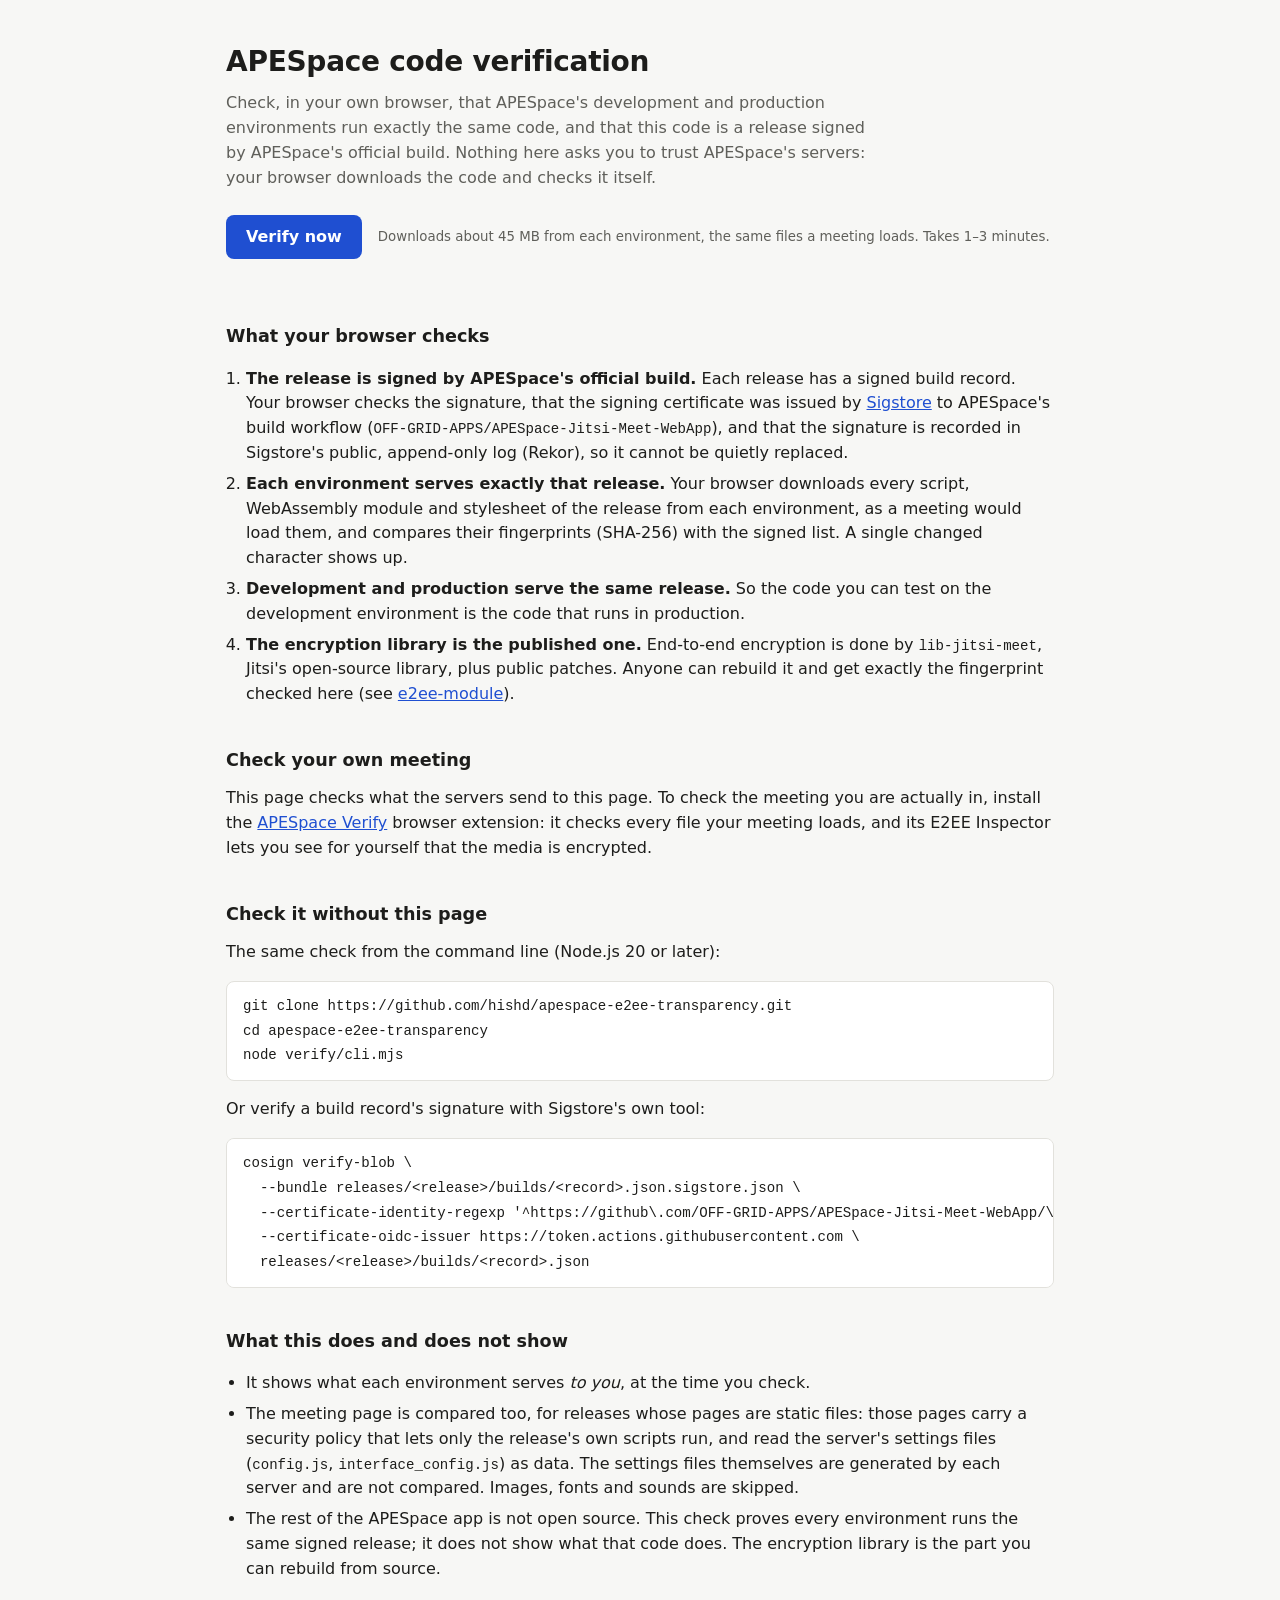
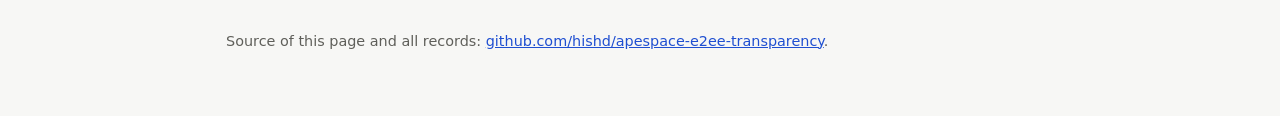
==== index.html @ bf779b75 "Review of published security claims (OPS-04) docs/claims-review.md: every security claim in the cust" ====
<!doctype html>
<html lang="en">
<head>
<meta charset="utf-8">
<meta name="viewport" content="width=device-width, initial-scale=1">
<title>APESpace Code Verification</title>
<meta name="description" content="Check, in your own browser, that APESpace's development and production environments run the same signed release.">
<style>
  :root {
    --bg: #f7f7f5; --surface: #ffffff; --text: #1d1d1b; --muted: #5f5f5a; --line: #e2e1dc;
    --ok: #1a7f4b; --ok-bg: #e7f4ec; --bad: #b42318; --bad-bg: #fdecea; --accent: #1f4fd1; --on-accent: #ffffff;
  }
  @media (prefers-color-scheme: dark) {
    :root {
      --bg: #141413; --surface: #1d1d1b; --text: #ecebe6; --muted: #a3a29b; --line: #34332f;
      --ok: #4cc38a; --ok-bg: #16301f; --bad: #f97066; --bad-bg: #3a1714; --accent: #7aa2ff; --on-accent: #0b1a3d;
    }
  }
  * { box-sizing: border-box; }
  body { margin: 0; background: var(--bg); color: var(--text); font: 16px/1.55 system-ui, -apple-system, "Segoe UI", sans-serif; }
  main { max-width: 860px; margin: 0 auto; padding: 40px 16px 64px; }
  h1 { font-size: 1.75rem; margin: 0 0 8px; letter-spacing: -0.01em; }
  h2 { font-size: 1.1rem; margin: 40px 0 12px; }
  p { margin: 0 0 12px; }
  .lead { color: var(--muted); max-width: 640px; }
  code, .mono { font-family: ui-monospace, SFMono-Regular, Menlo, monospace; font-size: 0.88em; overflow-wrap: anywhere; }
  a { color: var(--accent); }
  button {
    font: inherit; font-weight: 600; padding: 10px 20px; border-radius: 8px; border: 0; cursor: pointer;
    background: var(--accent); color: var(--on-accent);
  }
  button:disabled { opacity: 0.6; cursor: default; }
  .actions { display: flex; align-items: center; gap: 16px; flex-wrap: wrap; margin: 24px 0; }
  .actions small { color: var(--muted); }
  .verdict { border-radius: 10px; padding: 16px 20px; font-weight: 600; margin: 24px 0; display: none; }
  .verdict.ok { display: block; background: var(--ok-bg); color: var(--ok); }
  .verdict.bad { display: block; background: var(--bad-bg); color: var(--bad); }
  .envs { display: grid; gap: 16px; }
  .env { background: var(--surface); border: 1px solid var(--line); border-radius: 10px; padding: 18px 20px; }
  .env header { display: flex; justify-content: space-between; gap: 12px; flex-wrap: wrap; align-items: baseline; }
  .env h3 { margin: 0; font-size: 1.05rem; }
  .env .origin { color: var(--muted); font-size: 0.9rem; }
  .bar { height: 6px; background: var(--line); border-radius: 3px; overflow: hidden; margin: 12px 0 4px; }
  .bar span { display: block; height: 100%; width: 0; background: var(--accent); transition: width 0.2s; }
  ul.checks { list-style: none; padding: 0; margin: 12px 0 0; }
  ul.checks li { padding: 4px 0 4px 28px; position: relative; }
  ul.checks li::before { position: absolute; left: 4px; font-weight: 700; }
  ul.checks li.ok::before { content: "✓"; color: var(--ok); }
  ul.checks li.bad::before { content: "✗"; color: var(--bad); }
  ul.checks li.info::before { content: "·"; color: var(--muted); }
  .status { font-size: 0.9rem; color: var(--muted); }
  ol, ul.plain { padding-left: 20px; }
  ol li, ul.plain li { margin-bottom: 6px; }
  pre { background: var(--surface); border: 1px solid var(--line); border-radius: 8px; padding: 12px 16px; overflow-x: auto; }
  footer { margin-top: 48px; color: var(--muted); font-size: 0.9rem; }
</style>
</head>
<body>
<main>
  <h1>APESpace code verification</h1>
  <p class="lead">Check, in your own browser, that APESpace's development and production environments run
  exactly the same code, and that this code is a release signed by APESpace's official build.
  Nothing here asks you to trust APESpace's servers: your browser downloads the code and checks it itself.</p>

  <section id="mine" class="env" hidden>
    <header><h3>The meeting you came from</h3><span class="origin mono" id="mine-app"></span></header>
    <div class="status">Looking up its release…</div>
    <ul class="checks"></ul>
    <p><small>Your meeting showed these fingerprints and linked here. Code altered by a server could also show genuine
      fingerprints, so this confirms which release they belong to, not what your browser actually ran. For that, use the
      APESpace Verify extension (below).</small></p>
  </section>

  <div class="actions">
    <button id="run">Verify now</button>
    <small>Downloads about 45&nbsp;MB from each environment, the same files a meeting loads. Takes 1&ndash;3 minutes.</small>
  </div>

  <div id="verdict" class="verdict" role="status" aria-live="polite"></div>
  <div id="envs" class="envs"></div>

  <h2>What your browser checks</h2>
  <ol>
    <li><strong>The release is signed by APESpace's official build.</strong> Each release has a signed build record.
      Your browser checks the signature, that the signing certificate was issued by
      <a href="https://www.sigstore.dev/">Sigstore</a> to APESpace's build workflow
      (<code>OFF-GRID-APPS/APESpace-Jitsi-Meet-WebApp</code>), and that the signature is recorded in Sigstore's public,
      append-only log (Rekor), so it cannot be quietly replaced.</li>
    <li><strong>Each environment serves exactly that release.</strong> Your browser downloads every script,
      WebAssembly module and stylesheet of the release from each environment, as a meeting would load them,
      and compares their fingerprints (SHA-256) with the signed list. A single changed character shows up.</li>
    <li><strong>Development and production serve the same release.</strong> So the code you can test on the
      development environment is the code that runs in production.</li>
    <li><strong>The encryption library is the published one.</strong> End-to-end encryption is done by
      <code>lib-jitsi-meet</code>, Jitsi's open-source library, plus public patches. Anyone can rebuild it
      and get exactly the fingerprint checked here (see <a href="https://github.com/hishd/apespace-e2ee-transparency/tree/main/e2ee-module">e2ee-module</a>).</li>
  </ol>

  <h2>Check your own meeting</h2>
  <p>This page checks what the servers send to this page. To check the meeting you are actually in, install the
    <a href="https://github.com/hishd/apespace-e2ee-transparency/tree/main/extension">APESpace Verify</a> browser extension:
    it checks every file your meeting loads, and its E2EE Inspector lets you see for yourself that the media is encrypted.</p>

  <h2>Check it without this page</h2>
  <p>The same check from the command line (Node.js 20 or later):</p>
  <pre><code>git clone https://github.com/hishd/apespace-e2ee-transparency.git
cd apespace-e2ee-transparency
node verify/cli.mjs</code></pre>
  <p>Or verify a build record's signature with Sigstore's own tool:</p>
  <pre><code>cosign verify-blob \
  --bundle releases/&lt;release&gt;/builds/&lt;record&gt;.json.sigstore.json \
  --certificate-identity-regexp '^https://github\.com/OFF-GRID-APPS/APESpace-Jitsi-Meet-WebApp/\.github/workflows/build-docker-image\.yml@refs/heads/(develop|main|master)$' \
  --certificate-oidc-issuer https://token.actions.githubusercontent.com \
  releases/&lt;release&gt;/builds/&lt;record&gt;.json</code></pre>

  <h2>What this does and does not show</h2>
  <ul class="plain">
    <li>It shows what each environment serves <em>to you</em>, at the time you check.</li>
    <li>The meeting page is compared too, for releases whose pages are static files: those pages carry a
      security policy that lets only the release's own scripts run, and read the server's settings files
      (<code>config.js</code>, <code>interface_config.js</code>) as data. The settings files themselves are
      generated by each server and are not compared. Images, fonts and sounds are skipped.</li>
    <li>The rest of the APESpace app is not open source. This check proves every environment runs the same
      signed release; it does not show what that code does. The encryption library is the part you can
      rebuild from source.</li>
  </ul>

  <footer>
    Source of this page and all records: <a href="https://github.com/hishd/apespace-e2ee-transparency">github.com/hishd/apespace-e2ee-transparency</a>.
  </footer>
</main>

<script type="module">
  import { checkAll } from './verify/check.js';
  import { releaseLoader } from './extension/lib/releases.js';

  const $ = sel => document.querySelector(sel);
  const el = (tag, attrs = {}, text) => Object.assign(document.createElement(tag), attrs, text === undefined ? {} : { textContent: text });
  const short = id => `${id.slice(0, 16)}…`;
  const config = await (await fetch('extension/config.json', { cache: 'no-store' })).json();
  const cards = {};

  for (const env of config.environments) {
    const card = el('section', { className: 'env' });
    const header = el('header');

    header.append(el('h3', {}, env.name), el('span', { className: 'origin mono' }, env.origin));
    card.append(header, el('div', { className: 'bar' }), el('div', { className: 'status' }, 'Not checked yet'),
      el('ul', { className: 'checks' }));
    card.querySelector('.bar').append(el('span'));
    $('#envs').append(card);
    cards[env.name] = card;
  }

  const item = (list, cls, text, link) => {
    const li = el('li', { className: cls }, text);

    if (link) {
      li.append(' (', el('a', { href: link.href, target: '_blank', rel: 'noopener' }, link.text), ')');
    }
    list.append(li);
  };

  // Opened from a meeting's security dialog: ?app=<sha256 of app.bundle.min.js>&lib=<sha256 of lib-jitsi-meet.min.js>.
  const params = new URLSearchParams(location.search);
  const hex = v => (/^[0-9a-f]{64}$/.test(v ?? '') ? v : null);
  const [ appHash, libHash ] = [ hex(params.get('app')), hex(params.get('lib')) ];

  if (appHash) {
    const box = $('#mine');
    const list = box.querySelector('.checks');

    box.hidden = false;
    $('#mine-app').textContent = `app ${short(appHash)}`;
    (async () => {
      try {
        const release = await releaseLoader(config).find('/libs/app.bundle.min.js', appHash);

        if (!release) {
          box.querySelector('.status').textContent = 'Not found';
          item(list, 'bad', 'This app fingerprint is not in any published release');

          return;
        }
        box.querySelector('.status').textContent = `Release ${release.id}`;
        for (const b of release.builds) {
          b.verified
            ? item(list, 'ok', `Signed by the official build: ${b.source.branch} @ ${b.source.commit.slice(0, 7)}, ${new Date(b.builtAt).toLocaleString()}`,
              { href: `https://search.sigstore.dev/?logIndex=${b.logIndex}`, text: `public log #${b.logIndex}` })
            : item(list, 'bad', `A build record does not verify: ${b.error}`);
        }
        if (libHash) {
          const inRelease = release.files['/libs/lib-jitsi-meet.min.js']?.sha256 === libHash;
          const published = config.encryptionLibrary.files['/libs/lib-jitsi-meet.min.js'] === libHash;

          inRelease
            ? item(list, 'ok', `The encryption library fingerprint is this release's${published ? ', and the published, rebuildable build' : ''}`)
            : item(list, 'bad', 'The encryption library fingerprint is not this release\'s');
        }
      } catch (e) {
        box.querySelector('.status').textContent = 'Could not look it up';
        item(list, 'bad', e.message);
      }
    })();
  }

  $('#run').addEventListener('click', async () => {
    $('#run').disabled = true;
    $('#verdict').className = 'verdict';
    for (const card of Object.values(cards)) {
      card.querySelector('.checks').replaceChildren();
      card.querySelector('.bar span').style.width = '0';
      card.querySelector('.status').textContent = 'Waiting…';
    }

    try {
      const { results, allVerified, sameRelease } = await checkAll(config, (env, done, total) => {
        cards[env.name].querySelector('.bar span').style.width = `${(100 * done / total).toFixed(1)}%`;
        cards[env.name].querySelector('.status').textContent = `Comparing files: ${done} of ${total}`;
      });

      for (const r of results) {
        const card = cards[r.name];
        const list = card.querySelector('.checks');

        card.querySelector('.bar span').style.width = '100%';
        if (!r.release) {
          card.querySelector('.status').textContent = 'Checked';
          item(list, 'bad', 'Serves an app that is not in any published release');
          continue;
        }
        card.querySelector('.status').textContent = `Release ${r.release.id}`;
        for (const b of r.release.builds) {
          b.verified
            ? item(list, 'ok', `Signed by the official build: ${b.source.branch} @ ${b.source.commit.slice(0, 7)}, ${new Date(b.builtAt).toLocaleString()}`,
              { href: `https://search.sigstore.dev/?logIndex=${b.logIndex}`, text: `public log #${b.logIndex}` })
            : item(list, 'bad', `A build record does not verify: ${b.error}`);
        }
        r.mismatches.length
          ? item(list, 'bad', `${r.mismatches.length} of ${r.compared} files differ from the signed release: ${r.mismatches.slice(0, 5).join(', ')}`)
          : item(list, 'ok', `${r.identical} of ${r.compared} files are identical to the signed release`);
        r.unreadable.length && item(list, 'info', `${r.unreadable.join(', ')}: this server does not let other sites read ${r.unreadable.length === 1 ? 'this file' : 'these files'}, so your browser could not check ${r.unreadable.length === 1 ? 'it' : 'them'}. The command-line check below covers ${r.unreadable.length === 1 ? 'it' : 'them'}.`);
        r.encryptionLibrary
          ? item(list, 'ok', `Encryption code is the published, rebuildable build: the library, its worker, the key vault and Olm (${r.encryptionLibraryFiles} files)`)
          : item(list, 'bad', 'Encryption code differs from the published build');
      }

      $('#verdict').className = `verdict ${sameRelease ? 'ok' : 'bad'}`;
      $('#verdict').textContent = sameRelease
        ? `✓ Verified: development and production run the same signed release (${short(results[0].release.id)}).`
        : allVerified ? '✗ The environments run different releases.' : '✗ Verification failed. See the details below.';
    } catch (e) {
      $('#verdict').className = 'verdict bad';
      $('#verdict').textContent = `✗ Could not complete the check: ${e.message}`;
    }
    $('#run').disabled = false;
  });
</script>
</body>
</html>
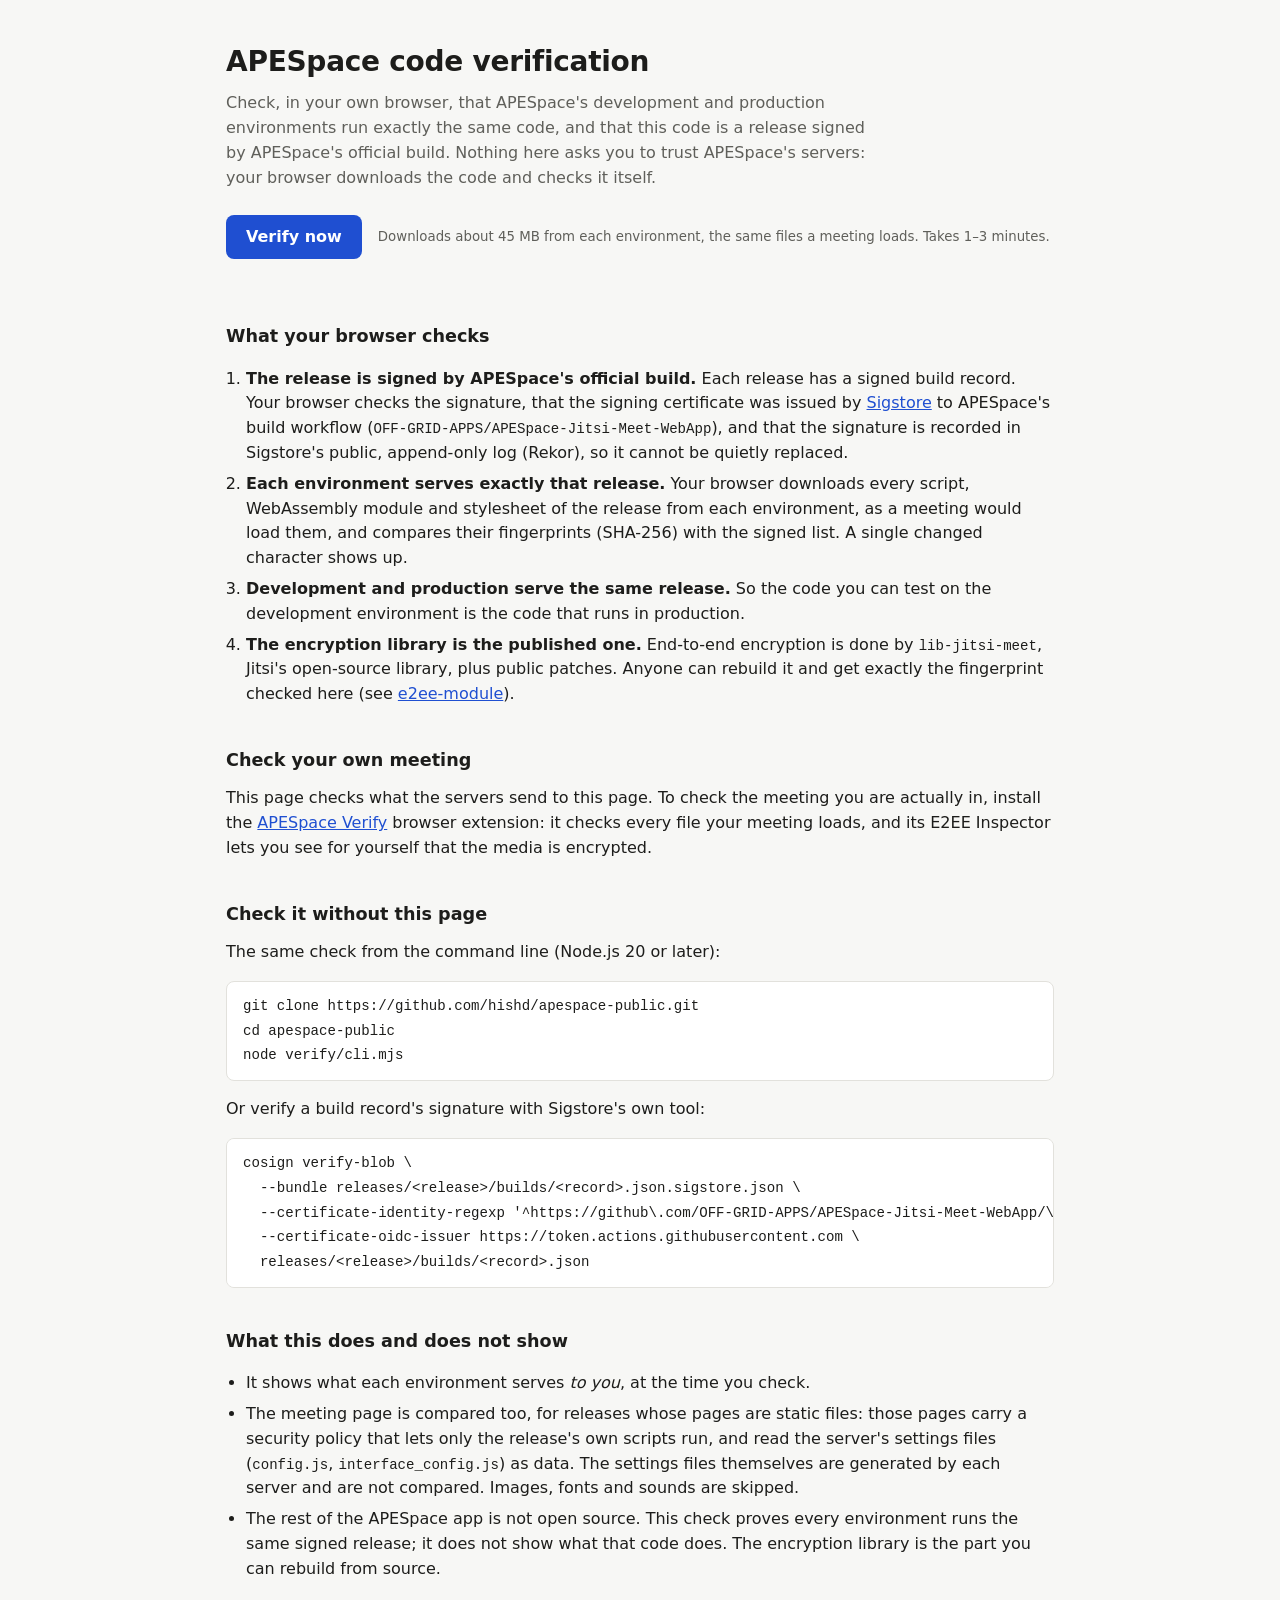
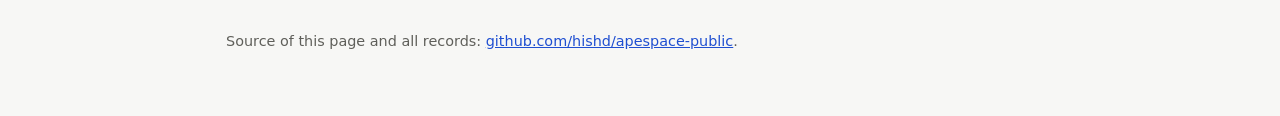
==== commit 981131e1: "Interactive walkthrough added; repository renamed to apespace-public The walkthrough is in visual-re" ====
--- a/index.html
+++ b/index.html
@@ -93,18 +93,18 @@
       development environment is the code that runs in production.</li>
     <li><strong>The encryption library is the published one.</strong> End-to-end encryption is done by
       <code>lib-jitsi-meet</code>, Jitsi's open-source library, plus public patches. Anyone can rebuild it
-      and get exactly the fingerprint checked here (see <a href="https://github.com/hishd/apespace-e2ee-transparency/tree/main/e2ee-module">e2ee-module</a>).</li>
+      and get exactly the fingerprint checked here (see <a href="https://github.com/hishd/apespace-public/tree/main/e2ee-module">e2ee-module</a>).</li>
   </ol>
 
   <h2>Check your own meeting</h2>
   <p>This page checks what the servers send to this page. To check the meeting you are actually in, install the
-    <a href="https://github.com/hishd/apespace-e2ee-transparency/tree/main/extension">APESpace Verify</a> browser extension:
+    <a href="https://github.com/hishd/apespace-public/tree/main/extension">APESpace Verify</a> browser extension:
     it checks every file your meeting loads, and its E2EE Inspector lets you see for yourself that the media is encrypted.</p>
 
   <h2>Check it without this page</h2>
   <p>The same check from the command line (Node.js 20 or later):</p>
-  <pre><code>git clone https://github.com/hishd/apespace-e2ee-transparency.git
-cd apespace-e2ee-transparency
+  <pre><code>git clone https://github.com/hishd/apespace-public.git
+cd apespace-public
 node verify/cli.mjs</code></pre>
   <p>Or verify a build record's signature with Sigstore's own tool:</p>
   <pre><code>cosign verify-blob \
@@ -126,7 +126,7 @@
   </ul>
 
   <footer>
-    Source of this page and all records: <a href="https://github.com/hishd/apespace-e2ee-transparency">github.com/hishd/apespace-e2ee-transparency</a>.
+    Source of this page and all records: <a href="https://github.com/hishd/apespace-public">github.com/hishd/apespace-public</a>.
   </footer>
 </main>
 
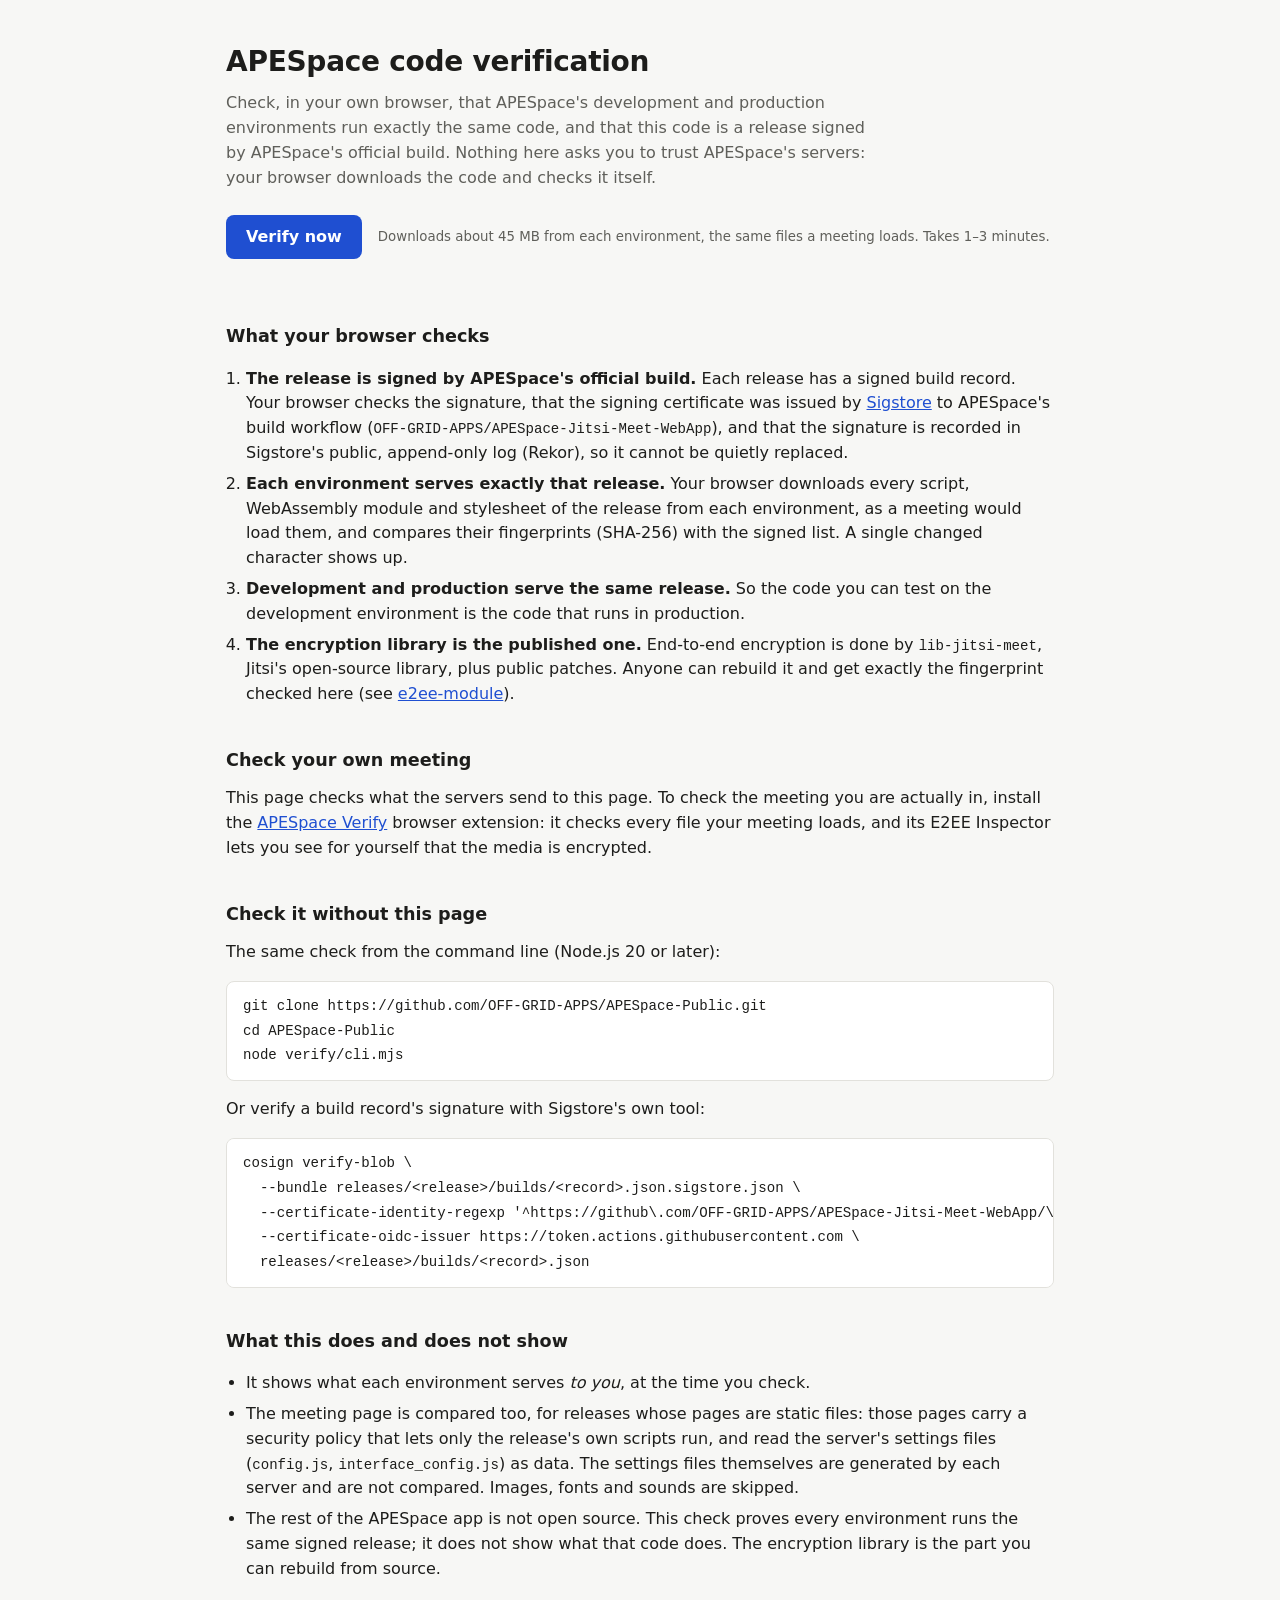
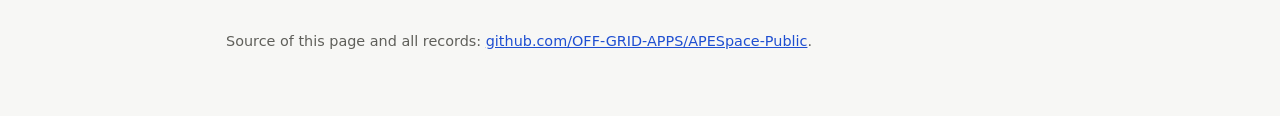
==== commit b3a70a4c: "Repository moved to OFF-GRID-APPS/APESpace-Public - Links to the repository and to the verification " ====
--- a/index.html
+++ b/index.html
@@ -93,23 +93,23 @@
       development environment is the code that runs in production.</li>
     <li><strong>The encryption library is the published one.</strong> End-to-end encryption is done by
       <code>lib-jitsi-meet</code>, Jitsi's open-source library, plus public patches. Anyone can rebuild it
-      and get exactly the fingerprint checked here (see <a href="https://github.com/hishd/apespace-public/tree/main/e2ee-module">e2ee-module</a>).</li>
+      and get exactly the fingerprint checked here (see <a href="https://github.com/OFF-GRID-APPS/APESpace-Public/tree/main/e2ee-module">e2ee-module</a>).</li>
   </ol>
 
   <h2>Check your own meeting</h2>
   <p>This page checks what the servers send to this page. To check the meeting you are actually in, install the
-    <a href="https://github.com/hishd/apespace-public/tree/main/extension">APESpace Verify</a> browser extension:
+    <a href="https://github.com/OFF-GRID-APPS/APESpace-Public/tree/main/extension">APESpace Verify</a> browser extension:
     it checks every file your meeting loads, and its E2EE Inspector lets you see for yourself that the media is encrypted.</p>
 
   <h2>Check it without this page</h2>
   <p>The same check from the command line (Node.js 20 or later):</p>
-  <pre><code>git clone https://github.com/hishd/apespace-public.git
-cd apespace-public
+  <pre><code>git clone https://github.com/OFF-GRID-APPS/APESpace-Public.git
+cd APESpace-Public
 node verify/cli.mjs</code></pre>
   <p>Or verify a build record's signature with Sigstore's own tool:</p>
   <pre><code>cosign verify-blob \
   --bundle releases/&lt;release&gt;/builds/&lt;record&gt;.json.sigstore.json \
-  --certificate-identity-regexp '^https://github\.com/OFF-GRID-APPS/APESpace-Jitsi-Meet-WebApp/\.github/workflows/build-docker-image\.yml@refs/heads/(develop|main|master)$' \
+  --certificate-identity-regexp '^https://github\.com/OFF-GRID-APPS/APESpace-Jitsi-Meet-WebApp/\.github/workflows/build-docker-image\.yml@refs/heads/(develop|staging|main|master)$' \
   --certificate-oidc-issuer https://token.actions.githubusercontent.com \
   releases/&lt;release&gt;/builds/&lt;record&gt;.json</code></pre>
 
@@ -126,7 +126,7 @@
   </ul>
 
   <footer>
-    Source of this page and all records: <a href="https://github.com/hishd/apespace-public">github.com/hishd/apespace-public</a>.
+    Source of this page and all records: <a href="https://github.com/OFF-GRID-APPS/APESpace-Public">github.com/OFF-GRID-APPS/APESpace-Public</a>.
   </footer>
 </main>
 
